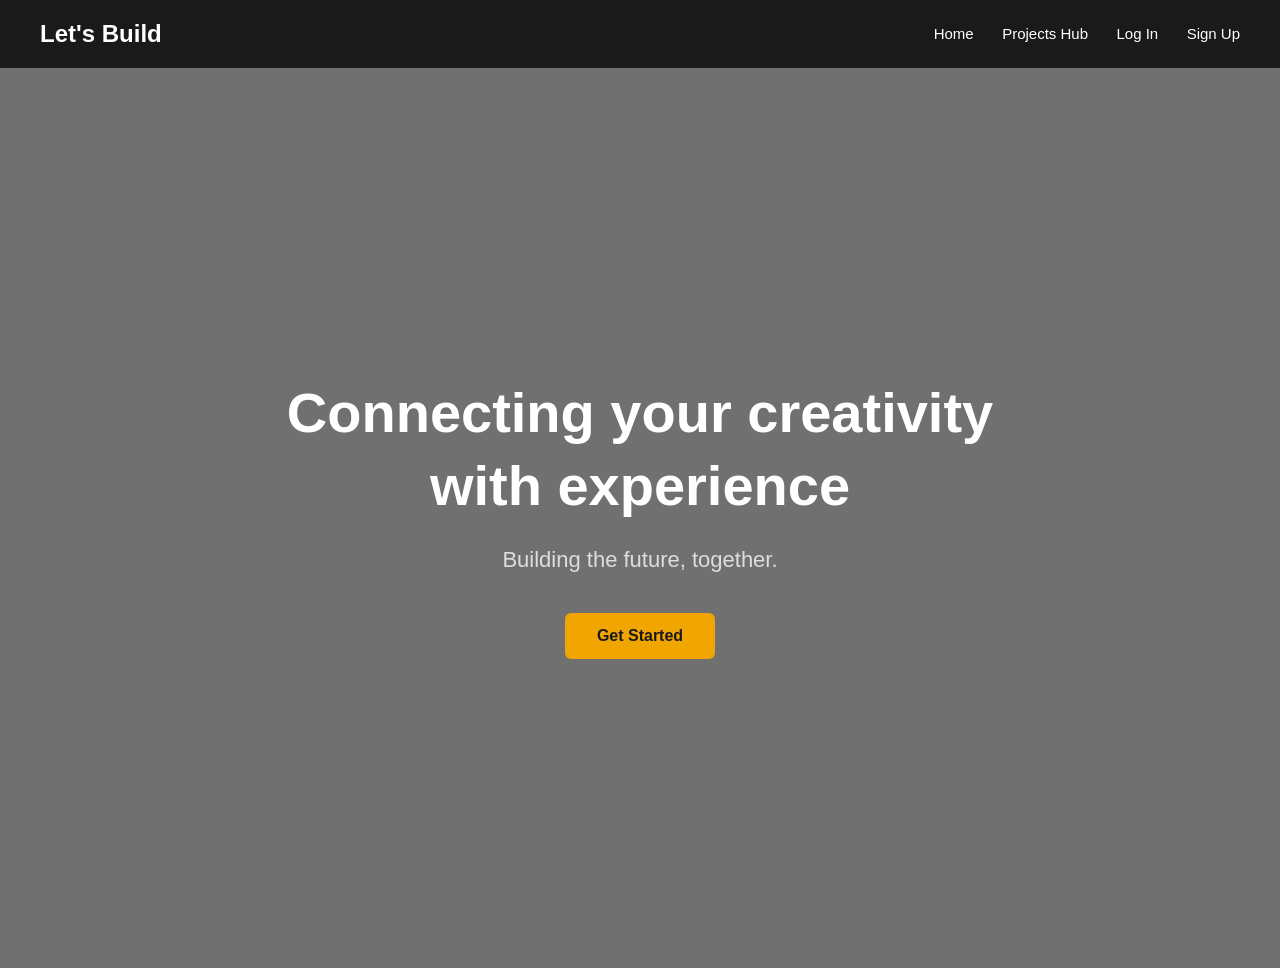
==== index.html @ 29042965 "first commit" ====
<!DOCTYPE html>
<html lang="en">
  <head>
    <meta charset="UTF-8" />
    <meta name="viewport" content="width=device-width, initial-scale=1.0"/>
    <title>LetsBuild</title>
    <link rel="stylesheet" href="styles.css" />
  </head>
  <body>

    <!-- HEADER -->
    <header>
      <div class="header-inner">
        <h1 class="logo">Let's Build</h1>
        <nav>
          <a href="index.html">Home</a>
          <a href="projects-hub.html">Projects Hub</a>
          <a href="login.html">Log In</a>
          <a href="signup.html">Sign Up</a>
        </nav>
      </div>
    </header>

    <!-- HERO -->
    <section class="hero">
      <h2>Connecting your creativity with experience</h2>
      <p>Building the future, together.</p>
      <a href="signup.html" class="btn">Get Started</a>
    </section>

  </body>
</html>
---- styles.css ----
/* ── RESET ── */
* {
  margin: 0;
  padding: 0;
  box-sizing: border-box;
}

/* ── GLOBAL ── */
body {
  font-family: 'Segoe UI', sans-serif;
  background-color: #f9f9f9;
  color: #1a1a1a;
}

/* ── HEADER ── */
header {
  background-color: #1a1a1a;
  padding: 20px 40px;
}

.header-inner {
  display: flex;
  justify-content: space-between;
  align-items: center;
}

.logo {
  color: #ffffff;
  font-size: 24px;
  font-weight: 700;
}

nav a {
  color: #ffffff;
  text-decoration: none;
  margin-left: 24px;
  font-size: 15px;
}

nav a:hover {
  color: #f0a500;
}

/* ── HERO ── */
.hero {
  display: flex;
  flex-direction: column;
  align-items: center;
  justify-content: center;
  text-align: center;
  padding: 0 40px;
  color: #ffffff;
  min-height: 100vh;

  background-image: url('https://images.unsplash.com/photo-1451187580459-43490279c0fa?w=1600');
  background-size: cover;
  background-position: center;
  background-attachment: fixed;
  position: relative;
}

/* Dark overlay */
.hero::before {
  content: '';
  position: absolute;
  inset: 0;
  background-color: rgba(0, 0, 0, 0.55);
}

/* Keeps text above overlay */
.hero h2,
.hero p,
.hero a {
  position: relative;
  z-index: 1;
}

.hero h2 {
  font-size: 56px;
  font-weight: 700;
  max-width: 800px;
  line-height: 1.3;
  margin-bottom: 24px;
}

.hero p {
  font-size: 22px;
  color: #dddddd;
  margin-bottom: 40px;
}
/* ── BUTTON ── */
.btn {
  background-color: #f0a500;
  color: #1a1a1a;
  padding: 14px 32px;
  border-radius: 6px;
  text-decoration: none;
  font-weight: 700;
  font-size: 16px;
}

.btn:hover {
  background-color: #d4940a;
}
/* ── AUTH PAGES (Sign Up & Login) ── */
.auth-page {
  min-height: 100vh;
  background: linear-gradient(135deg, #1a1a2e, #1b4fc4);
  display: flex;
  align-items: center;
  justify-content: center;
  padding: 40px 20px;
}

.auth-card {
  background-color: #ffffff;
  border-radius: 16px;
  padding: 48px 40px;
  width: 100%;
  max-width: 460px;
  box-shadow: 0 20px 60px rgba(0, 0, 0, 0.25);
  text-align: center;
}

.auth-card h2 {
  font-size: 28px;
  font-weight: 700;
  color: #1a1a1a;
  margin-bottom: 8px;
}

.auth-subtitle {
  color: #666666;
  font-size: 15px;
  margin-bottom: 28px;
}

/* ── ROLE SELECTOR ── */
.role-selector {
  display: flex;
  gap: 12px;
  margin-bottom: 28px;
}

.role-btn {
  flex: 1;
  padding: 12px;
  border: 2px solid #e0e0e0;
  border-radius: 8px;
  background: #f9f9f9;
  font-size: 15px;
  font-weight: 600;
  cursor: pointer;
  transition: all 0.2s;
  color: #1a1a1a;
}

.role-btn:hover {
  border-color: #1b4fc4;
  color: #1b4fc4;
}

.role-btn.active {
  border-color: #1b4fc4;
  background-color: #1b4fc4;
  color: #ffffff;
}

/* ── FORM ── */
.auth-form {
  display: flex;
  flex-direction: column;
  gap: 14px;
  margin-bottom: 20px;
}

.auth-form input {
  padding: 14px 16px;
  border: 1px solid #e0e0e0;
  border-radius: 8px;
  font-size: 15px;
  outline: none;
  transition: border 0.2s;
}

.auth-form input:focus {
  border-color: #1b4fc4;
}

.btn-primary {
  background-color: #1b4fc4;
  color: #ffffff;
  padding: 14px;
  border: none;
  border-radius: 8px;
  font-size: 16px;
  font-weight: 700;
  cursor: pointer;
  transition: background 0.2s;
}

.btn-primary:hover {
  background-color: #1640a0;
}

/* ── SWITCH LINK ── */
.auth-switch {
  font-size: 14px;
  color: #666666;
}

.auth-switch a {
  color: #1b4fc4;
  font-weight: 600;
  text-decoration: none;
}

.auth-switch a:hover {
  text-decoration: underline;
}
/* ── POST PROJECT PAGE ── */
.post-card {
  max-width: 560px;
}

.auth-form textarea {
  padding: 14px 16px;
  border: 1px solid #e0e0e0;
  border-radius: 8px;
  font-size: 15px;
  font-family: 'Segoe UI', sans-serif;
  outline: none;
  resize: vertical;
  transition: border 0.2s;
}

.auth-form textarea:focus {
  border-color: #1b4fc4;
}

/* ── PHOTO UPLOAD BOX ── */
.upload-box {
  border: 2px dashed #1b4fc4;
  border-radius: 8px;
  height: 180px;
  display: flex;
  align-items: center;
  justify-content: center;
  cursor: pointer;
  overflow: hidden;
  transition: background 0.2s;
}

.upload-box:hover {
  background-color: #f0f4ff;
}

.upload-inner {
  display: flex;
  flex-direction: column;
  align-items: center;
  gap: 6px;
  color: #666666;
}

.upload-icon {
  font-size: 32px;
}

.upload-inner p {
  font-size: 14px;
  font-weight: 600;
  color: #1b4fc4;
}

.upload-hint {
  font-size: 12px !important;
  color: #999999 !important;
  font-weight: 400 !important;
}

/* ── PROJECTS HUB ── */
.hub-header {
  text-align: center;
  padding: 60px 40px 20px;
  background-color: #f9f9f9;
}

.hub-header h2 {
  font-size: 36px;
  font-weight: 700;
  color: #1a1a1a;
  margin-bottom: 10px;
}

.hub-header p {
  font-size: 17px;
  color: #666666;
}

/* ── GRID ── */
.hub-grid {
  display: grid;
  grid-template-columns: 1fr 1fr;
  gap: 28px;
  padding: 40px;
  max-width: 1100px;
  margin: 0 auto;
}

/* ── CARD ── */
.project-card {
  background-color: #ffffff;
  border-radius: 12px;
  overflow: hidden;
  box-shadow: 0 4px 20px rgba(0, 0, 0, 0.08);
  transition: transform 0.2s, box-shadow 0.2s;
}

.project-card:hover {
  transform: translateY(-4px);
  box-shadow: 0 8px 30px rgba(0, 0, 0, 0.12);
}

.card-image {
  width: 100%;
  height: 200px;
  overflow: hidden;
}

.card-image img {
  width: 100%;
  height: 100%;
  object-fit: cover;
}

.card-body {
  padding: 20px;
}

.card-body h3 {
  font-size: 18px;
  font-weight: 700;
  color: #1a1a1a;
  margin-bottom: 10px;
}

.card-body p {
  font-size: 14px;
  color: #666666;
  line-height: 1.6;
  margin-bottom: 16px;
}

/* ── CARD FOOTER ── */
.card-footer {
  display: flex;
  justify-content: space-between;
  align-items: center;
}

.card-tag {
  background-color: #f0f4ff;
  color: #1b4fc4;
  font-size: 12px;
  font-weight: 600;
  padding: 4px 10px;
  border-radius: 20px;
}

.card-link {
  color: #1b4fc4;
  font-size: 14px;
  font-weight: 600;
  text-decoration: none;
}

.card-link:hover {
  text-decoration: underline;
}
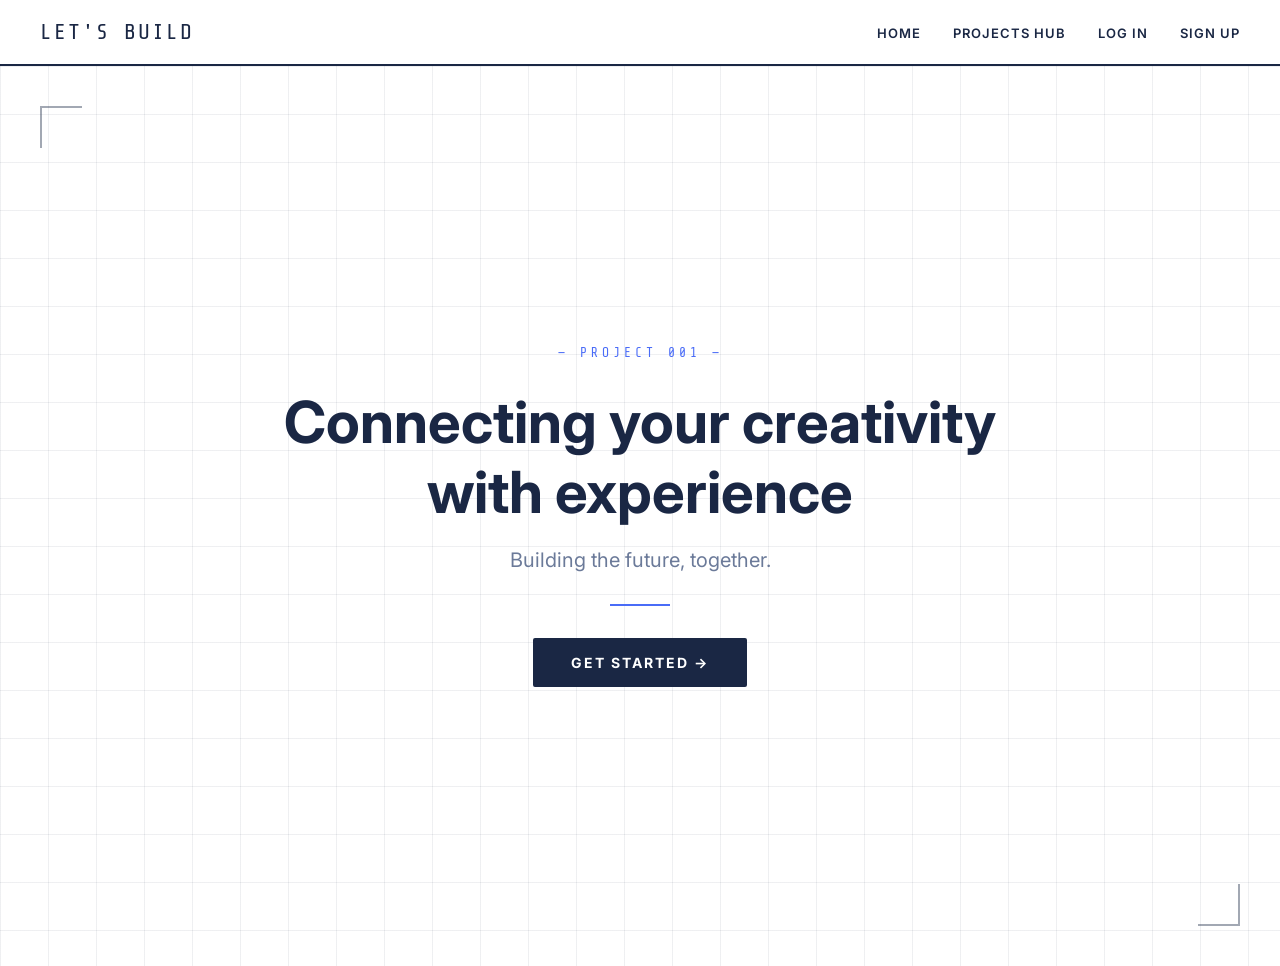
==== commit 2759ba9d: "blueprint theme homepage" ====
--- a/index.html
+++ b/index.html
@@ -4,6 +4,7 @@
     <meta charset="UTF-8" />
     <meta name="viewport" content="width=device-width, initial-scale=1.0"/>
     <title>LetsBuild</title>
+    <link href="https://fonts.googleapis.com/css2?family=Share+Tech+Mono&family=Inter:wght@400;600;700&display=swap" rel="stylesheet" />
     <link rel="stylesheet" href="styles.css" />
   </head>
   <body>
@@ -23,10 +24,15 @@
 
     <!-- HERO -->
     <section class="hero">
-      <h2>Connecting your creativity with experience</h2>
-      <p>Building the future, together.</p>
-      <a href="signup.html" class="btn">Get Started</a>
+      <div class="hero-grid-overlay"></div>
+      <div class="hero-content">
+        <div class="blueprint-label">— PROJECT 001 —</div>
+        <h2>Connecting your creativity<br/>with experience</h2>
+        <p>Building the future, together.</p>
+        <div class="blueprint-divider"></div>
+        <a href="signup.html" class="btn">Get Started →</a>
+      </div>
     </section>
 
   </body>
-</html>+</html>
--- a/styles.css
+++ b/styles.css
@@ -7,14 +7,15 @@
 
 /* ── GLOBAL ── */
 body {
-  font-family: 'Segoe UI', sans-serif;
-  background-color: #f9f9f9;
-  color: #1a1a1a;
+  font-family: 'Inter', sans-serif;
+  background-color: #f8f8f5;
+  color: #1a2744;
 }
 
 /* ── HEADER ── */
 header {
-  background-color: #1a1a1a;
+  background-color: #ffffff;
+  border-bottom: 2px solid #1a2744;
   padding: 20px 40px;
 }
 
@@ -25,83 +26,131 @@
 }
 
 .logo {
-  color: #ffffff;
-  font-size: 24px;
-  font-weight: 700;
+  color: #1a2744;
+  font-family: 'Share Tech Mono', monospace;
+  font-size: 22px;
+  font-weight: 400;
+  letter-spacing: 2px;
+  text-transform: uppercase;
 }
 
 nav a {
-  color: #ffffff;
+  color: #1a2744;
   text-decoration: none;
-  margin-left: 24px;
-  font-size: 15px;
+  margin-left: 28px;
+  font-size: 13px;
+  font-weight: 600;
+  letter-spacing: 1px;
+  text-transform: uppercase;
 }
 
 nav a:hover {
-  color: #f0a500;
+  color: #4a6cf7;
 }
 
 /* ── HERO ── */
 .hero {
-  display: flex;
-  flex-direction: column;
+  position: relative;
+  min-height: 100vh;
+  display: flex;
   align-items: center;
   justify-content: center;
-  text-align: center;
-  padding: 0 40px;
-  color: #ffffff;
-  min-height: 100vh;
-
-  background-image: url('https://images.unsplash.com/photo-1451187580459-43490279c0fa?w=1600');
-  background-size: cover;
-  background-position: center;
-  background-attachment: fixed;
-  position: relative;
-}
-
-/* Dark overlay */
-.hero::before {
+  background-color: #ffffff;
+  overflow: hidden;
+}
+
+/* Blueprint grid overlay */
+.hero-grid-overlay {
+  position: absolute;
+  inset: 0;
+  background-image:
+    linear-gradient(rgba(26, 39, 68, 0.07) 1px, transparent 1px),
+    linear-gradient(90deg, rgba(26, 39, 68, 0.07) 1px, transparent 1px);
+  background-size: 48px 48px;
+}
+
+/* Corner markers */
+.hero::before,
+.hero::after {
   content: '';
   position: absolute;
-  inset: 0;
-  background-color: rgba(0, 0, 0, 0.55);
-}
-
-/* Keeps text above overlay */
-.hero h2,
-.hero p,
-.hero a {
+  width: 40px;
+  height: 40px;
+  border-color: #1a2744;
+  border-style: solid;
+  opacity: 0.4;
+}
+
+.hero::before {
+  top: 40px;
+  left: 40px;
+  border-width: 2px 0 0 2px;
+}
+
+.hero::after {
+  bottom: 40px;
+  right: 40px;
+  border-width: 0 2px 2px 0;
+}
+
+.hero-content {
   position: relative;
   z-index: 1;
-}
-
-.hero h2 {
-  font-size: 56px;
-  font-weight: 700;
+  text-align: center;
+  padding: 40px;
   max-width: 800px;
-  line-height: 1.3;
-  margin-bottom: 24px;
-}
-
-.hero p {
-  font-size: 22px;
-  color: #dddddd;
-  margin-bottom: 40px;
-}
+}
+
+.blueprint-label {
+  font-family: 'Share Tech Mono', monospace;
+  font-size: 13px;
+  letter-spacing: 4px;
+  color: #4a6cf7;
+  margin-bottom: 28px;
+}
+
+.hero-content h2 {
+  font-size: 58px;
+  font-weight: 700;
+  line-height: 1.2;
+  color: #1a2744;
+  margin-bottom: 20px;
+}
+
+.hero-content p {
+  font-size: 20px;
+  color: #6b7a99;
+  margin-bottom: 32px;
+}
+
+.blueprint-divider {
+  width: 60px;
+  height: 2px;
+  background-color: #4a6cf7;
+  margin: 0 auto 32px;
+}
+
 /* ── BUTTON ── */
 .btn {
-  background-color: #f0a500;
-  color: #1a1a1a;
-  padding: 14px 32px;
-  border-radius: 6px;
+  display: inline-block;
+  background-color: #1a2744;
+  color: #ffffff;
+  padding: 14px 36px;
+  border-radius: 2px;
   text-decoration: none;
   font-weight: 700;
-  font-size: 16px;
+  font-size: 14px;
+  letter-spacing: 2px;
+  text-transform: uppercase;
+  border: 2px solid #1a2744;
+  transition: all 0.2s;
 }
 
 .btn:hover {
-  background-color: #d4940a;
-}
+  background-color: transparent;
+  color: #1a2744;
+}
+
 /* ── AUTH PAGES (Sign Up & Login) ── */
 .auth-page {
   min-height: 100vh;
@@ -218,6 +267,7 @@
 .auth-switch a:hover {
   text-decoration: underline;
 }
+
 /* ── POST PROJECT PAGE ── */
 .post-card {
   max-width: 560px;
@@ -228,7 +278,7 @@
   border: 1px solid #e0e0e0;
   border-radius: 8px;
   font-size: 15px;
-  font-family: 'Segoe UI', sans-serif;
+  font-family: 'Inter', sans-serif;
   outline: none;
   resize: vertical;
   transition: border 0.2s;
@@ -283,13 +333,13 @@
 .hub-header {
   text-align: center;
   padding: 60px 40px 20px;
-  background-color: #f9f9f9;
+  background-color: #f8f8f5;
 }
 
 .hub-header h2 {
   font-size: 36px;
   font-weight: 700;
-  color: #1a1a1a;
+  color: #1a2744;
   margin-bottom: 10px;
 }
 
@@ -341,7 +391,7 @@
 .card-body h3 {
   font-size: 18px;
   font-weight: 700;
-  color: #1a1a1a;
+  color: #1a2744;
   margin-bottom: 10px;
 }
 
@@ -377,4 +427,12 @@
 
 .card-link:hover {
   text-decoration: underline;
-}+}
+
+.loading-text {
+  color: #666666;
+  font-size: 16px;
+  text-align: center;
+  grid-column: 1 / -1;
+  padding: 40px;
+}
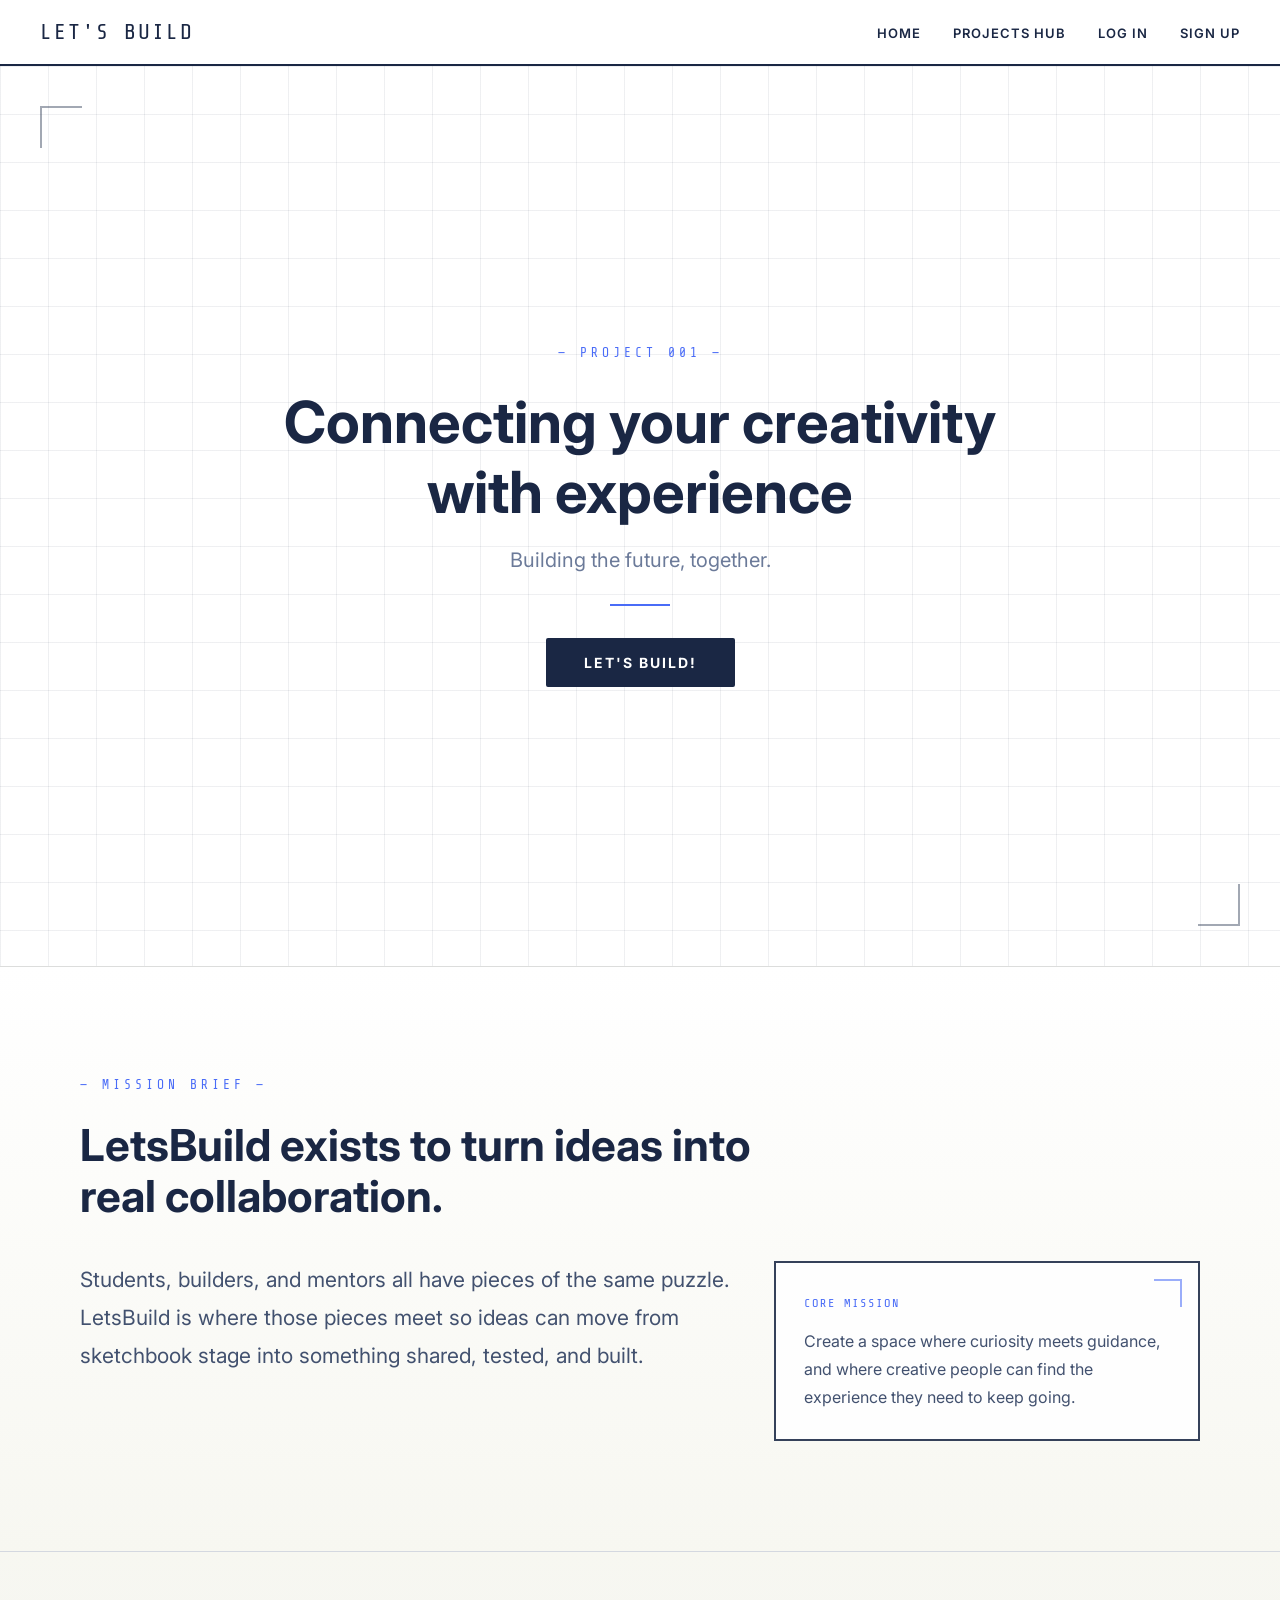
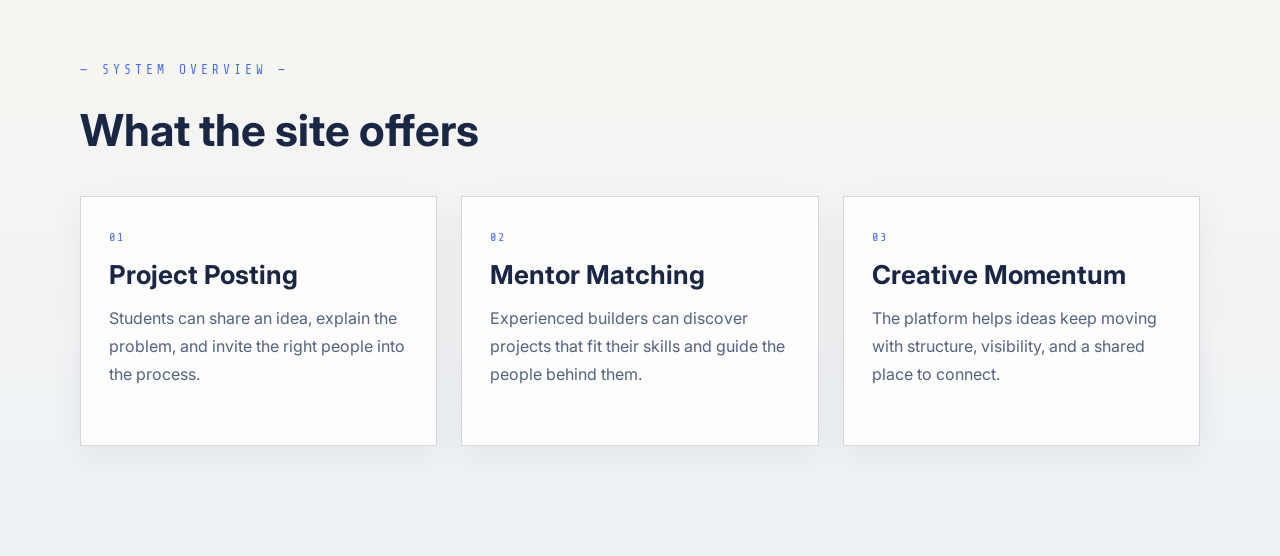
==== commit 363d7962: "unify site with blueprint theme" ====
--- a/index.html
+++ b/index.html
@@ -30,7 +30,51 @@
         <h2>Connecting your creativity<br/>with experience</h2>
         <p>Building the future, together.</p>
         <div class="blueprint-divider"></div>
-        <a href="signup.html" class="btn">Get Started →</a>
+        <a href="signup.html" class="btn">Let's Build!</a>
+      </div>
+    </section>
+
+    <section class="home-section mission-section">
+      <div class="section-shell">
+        <div class="section-heading">
+          <div class="blueprint-label">— MISSION BRIEF —</div>
+          <h3>LetsBuild exists to turn ideas into real collaboration.</h3>
+        </div>
+        <div class="mission-grid">
+          <p class="mission-lead">
+            Students, builders, and mentors all have pieces of the same puzzle. LetsBuild is where those pieces meet so ideas can move from sketchbook stage into something shared, tested, and built.
+          </p>
+          <div class="mission-panel">
+            <span class="mission-panel-tag">Core Mission</span>
+            <p>Create a space where curiosity meets guidance, and where creative people can find the experience they need to keep going.</p>
+          </div>
+        </div>
+      </div>
+    </section>
+
+    <section class="home-section offers-section">
+      <div class="section-shell">
+        <div class="section-heading">
+          <div class="blueprint-label">— SYSTEM OVERVIEW —</div>
+          <h3>What the site offers</h3>
+        </div>
+        <div class="offers-grid">
+          <article class="offer-card">
+            <span class="offer-index">01</span>
+            <h4>Project Posting</h4>
+            <p>Students can share an idea, explain the problem, and invite the right people into the process.</p>
+          </article>
+          <article class="offer-card">
+            <span class="offer-index">02</span>
+            <h4>Mentor Matching</h4>
+            <p>Experienced builders can discover projects that fit their skills and guide the people behind them.</p>
+          </article>
+          <article class="offer-card">
+            <span class="offer-index">03</span>
+            <h4>Creative Momentum</h4>
+            <p>The platform helps ideas keep moving with structure, visibility, and a shared place to connect.</p>
+          </article>
+        </div>
       </div>
     </section>
 
--- a/styles.css
+++ b/styles.css
@@ -151,37 +151,506 @@
   color: #1a2744;
 }
 
+/* ── HOME SECTIONS ── */
+.home-section {
+  position: relative;
+  padding: 110px 24px;
+}
+
+.mission-section {
+  background:
+    linear-gradient(180deg, #ffffff 0%, #f7f7f1 100%);
+  border-top: 1px solid rgba(26, 39, 68, 0.12);
+}
+
+.offers-section {
+  background:
+    linear-gradient(180deg, #f7f7f1 0%, #eef1f6 100%);
+  border-top: 1px solid rgba(26, 39, 68, 0.12);
+}
+
+.section-shell {
+  max-width: 1120px;
+  margin: 0 auto;
+}
+
+.section-heading {
+  max-width: 720px;
+  margin-bottom: 40px;
+}
+
+.section-heading h3 {
+  font-size: 44px;
+  line-height: 1.15;
+  color: #1a2744;
+}
+
+.mission-grid {
+  display: grid;
+  grid-template-columns: 1.4fr 0.9fr;
+  gap: 32px;
+  align-items: start;
+}
+
+.mission-lead {
+  font-size: 21px;
+  line-height: 1.8;
+  color: #42516f;
+  max-width: 720px;
+}
+
+.mission-panel {
+  position: relative;
+  background: rgba(255, 255, 255, 0.88);
+  border: 2px solid rgba(26, 39, 68, 0.88);
+  padding: 28px;
+  min-height: 100%;
+}
+
+.mission-panel::before {
+  content: '';
+  position: absolute;
+  top: 16px;
+  right: 16px;
+  width: 26px;
+  height: 26px;
+  border-top: 2px solid #4a6cf7;
+  border-right: 2px solid #4a6cf7;
+  opacity: 0.55;
+}
+
+.mission-panel-tag,
+.offer-index {
+  display: inline-block;
+  font-family: 'Share Tech Mono', monospace;
+  font-size: 12px;
+  letter-spacing: 2px;
+  text-transform: uppercase;
+  color: #4a6cf7;
+}
+
+.mission-panel p {
+  margin-top: 16px;
+  font-size: 16px;
+  line-height: 1.75;
+  color: #42516f;
+}
+
+.offers-grid {
+  display: grid;
+  grid-template-columns: repeat(3, minmax(0, 1fr));
+  gap: 24px;
+}
+
+.offer-card {
+  background: rgba(255, 255, 255, 0.86);
+  border: 1px solid rgba(26, 39, 68, 0.18);
+  padding: 28px;
+  min-height: 250px;
+  box-shadow: 0 12px 32px rgba(26, 39, 68, 0.06);
+}
+
+.offer-card h4 {
+  margin-top: 14px;
+  margin-bottom: 14px;
+  font-size: 26px;
+  color: #1a2744;
+}
+
+.offer-card p {
+  font-size: 16px;
+  line-height: 1.75;
+  color: #53627f;
+}
+
+@media (max-width: 900px) {
+  .hero-content h2 {
+    font-size: 46px;
+  }
+
+  .section-heading h3 {
+    font-size: 36px;
+  }
+
+  .mission-grid,
+  .offers-grid {
+    grid-template-columns: 1fr;
+  }
+}
+
+@media (max-width: 640px) {
+  header {
+    padding: 18px 18px;
+  }
+
+  .header-inner {
+    flex-direction: column;
+    gap: 14px;
+  }
+
+  nav {
+    display: flex;
+    flex-wrap: wrap;
+    justify-content: center;
+    gap: 12px 18px;
+  }
+
+  nav a {
+    margin-left: 0;
+  }
+
+  .hero {
+    min-height: 86vh;
+  }
+
+  .hero-content {
+    padding: 24px;
+  }
+
+  .hero-content h2 {
+    font-size: 34px;
+  }
+
+  .hero-content p {
+    font-size: 18px;
+  }
+
+  .home-section {
+    padding: 78px 18px;
+  }
+
+  .section-heading h3 {
+    font-size: 30px;
+  }
+
+  .mission-lead {
+    font-size: 18px;
+  }
+}
+
 /* ── AUTH PAGES (Sign Up & Login) ── */
 .auth-page {
   min-height: 100vh;
-  background: linear-gradient(135deg, #1a1a2e, #1b4fc4);
+  position: relative;
+  background:
+    radial-gradient(circle at top left, rgba(74, 108, 247, 0.08), transparent 28%),
+    radial-gradient(circle at bottom right, rgba(26, 39, 68, 0.08), transparent 32%),
+    linear-gradient(180deg, #fcfcf8 0%, #f3f4ee 100%);
   display: flex;
   align-items: center;
   justify-content: center;
   padding: 40px 20px;
+  overflow: hidden;
+}
+
+.auth-grid-overlay {
+  position: absolute;
+  inset: 0;
+  background-image:
+    linear-gradient(rgba(26, 39, 68, 0.05) 1px, transparent 1px),
+    linear-gradient(90deg, rgba(26, 39, 68, 0.05) 1px, transparent 1px);
+  background-size: 42px 42px;
+}
+
+.sketch-cluster {
+  position: absolute;
+  width: 260px;
+  height: 260px;
+  z-index: 0;
+  opacity: 0.55;
+  pointer-events: none;
+}
+
+.sketch-left {
+  left: max(18px, calc(50% - 470px));
+  top: 50%;
+  transform: translateY(-52%) rotate(-6deg);
+}
+
+.sketch-right {
+  right: max(18px, calc(50% - 470px));
+  top: 50%;
+  transform: translateY(-48%) rotate(7deg);
+}
+
+.sketch-top {
+  top: 88px;
+  left: 50%;
+  width: 220px;
+  height: 140px;
+  transform: translateX(-50%) rotate(-2deg);
+}
+
+.sketch-bottom {
+  bottom: 42px;
+  left: 50%;
+  width: 260px;
+  height: 150px;
+  transform: translateX(-50%) rotate(2deg);
+}
+
+.machine-gear,
+.machine-arm,
+.machine-bracket,
+.machine-bolt,
+.machine-measure {
+  position: absolute;
+}
+
+.machine-gear {
+  border: 2px solid rgba(74, 108, 247, 0.34);
+  border-radius: 50%;
+}
+
+.machine-gear::before,
+.machine-gear::after {
+  content: '';
+  position: absolute;
+  inset: 18%;
+  border: 2px solid rgba(26, 39, 68, 0.22);
+  border-radius: 50%;
+}
+
+.machine-gear-large {
+  width: 110px;
+  height: 110px;
+  top: 58px;
+  left: 26px;
+}
+
+.machine-gear-medium {
+  width: 88px;
+  height: 88px;
+  top: 34px;
+  right: 28px;
+}
+
+.machine-gear-small {
+  width: 56px;
+  height: 56px;
+  top: 22px;
+  left: 24px;
+}
+
+.machine-arm {
+  height: 2px;
+  background: rgba(26, 39, 68, 0.36);
+  transform-origin: left center;
+}
+
+.machine-arm::before,
+.machine-arm::after {
+  content: '';
+  position: absolute;
+  width: 10px;
+  height: 10px;
+  top: -4px;
+  border: 2px solid rgba(26, 39, 68, 0.32);
+  border-radius: 50%;
+  background: rgba(255, 255, 255, 0.52);
+}
+
+.machine-arm::before {
+  left: -2px;
+}
+
+.machine-arm::after {
+  right: -2px;
+}
+
+.machine-arm-left {
+  width: 118px;
+  top: 126px;
+  left: 112px;
+  transform: rotate(-18deg);
+}
+
+.machine-arm-right {
+  width: 130px;
+  top: 118px;
+  right: 82px;
+  transform: rotate(24deg);
+}
+
+.machine-bracket {
+  border-color: rgba(26, 39, 68, 0.32);
+  border-style: solid;
+}
+
+.machine-bracket-top {
+  width: 124px;
+  height: 42px;
+  top: 26px;
+  left: 84px;
+  border-width: 2px 0 0 2px;
+}
+
+.machine-bracket-right {
+  width: 138px;
+  height: 88px;
+  top: 118px;
+  right: 36px;
+  border-width: 2px 2px 0 0;
+}
+
+.machine-bracket-bottom {
+  width: 156px;
+  height: 56px;
+  left: 46px;
+  bottom: 26px;
+  border-width: 0 0 2px 2px;
+}
+
+.machine-bolt {
+  width: 18px;
+  height: 18px;
+  border: 2px solid rgba(74, 108, 247, 0.32);
+  border-radius: 50%;
+  background:
+    linear-gradient(rgba(74, 108, 247, 0.12), rgba(74, 108, 247, 0.12)),
+    transparent;
+}
+
+.machine-bolt::before,
+.machine-bolt::after {
+  content: '';
+  position: absolute;
+  background: rgba(26, 39, 68, 0.28);
+}
+
+.machine-bolt::before {
+  width: 8px;
+  height: 2px;
+  top: 6px;
+  left: 3px;
+}
+
+.machine-bolt::after {
+  width: 2px;
+  height: 8px;
+  top: 3px;
+  left: 6px;
+}
+
+.machine-bolt-left {
+  top: 42px;
+  left: 170px;
+}
+
+.machine-bolt-right {
+  top: 152px;
+  right: 18px;
+}
+
+.machine-bolt-top {
+  top: 84px;
+  left: 146px;
+}
+
+.machine-bolt-bottom {
+  right: 42px;
+  bottom: 34px;
+}
+
+.machine-measure {
+  height: 2px;
+  background: rgba(26, 39, 68, 0.28);
+}
+
+.machine-measure::before,
+.machine-measure::after {
+  content: '';
+  position: absolute;
+  width: 2px;
+  height: 10px;
+  top: -4px;
+  background: rgba(26, 39, 68, 0.28);
+}
+
+.machine-measure-left {
+  width: 92px;
+  top: 198px;
+  left: 34px;
+}
+
+.machine-measure-left::before {
+  left: 0;
+}
+
+.machine-measure-left::after {
+  right: 0;
+}
+
+.machine-measure-bottom {
+  width: 108px;
+  top: 44px;
+  right: 22px;
+}
+
+.machine-measure-bottom::before {
+  left: 0;
+}
+
+.machine-measure-bottom::after {
+  right: 0;
 }
 
 .auth-card {
-  background-color: #ffffff;
-  border-radius: 16px;
+  position: relative;
+  z-index: 1;
+  background: rgba(255, 255, 255, 0.92);
+  border: 2px solid rgba(26, 39, 68, 0.92);
+  border-radius: 8px;
   padding: 48px 40px;
   width: 100%;
   max-width: 460px;
-  box-shadow: 0 20px 60px rgba(0, 0, 0, 0.25);
+  box-shadow: 0 20px 60px rgba(26, 39, 68, 0.12);
   text-align: center;
+  backdrop-filter: blur(6px);
+}
+
+.auth-card-marker {
+  position: absolute;
+  width: 34px;
+  height: 34px;
+  border-color: #4a6cf7;
+  border-style: solid;
+  opacity: 0.55;
+}
+
+.auth-card-marker-top {
+  top: 18px;
+  left: 18px;
+  border-width: 2px 0 0 2px;
+}
+
+.auth-card-marker-bottom {
+  right: 18px;
+  bottom: 18px;
+  border-width: 0 2px 2px 0;
+}
+
+.auth-kicker {
+  font-family: 'Share Tech Mono', monospace;
+  font-size: 12px;
+  letter-spacing: 3px;
+  text-transform: uppercase;
+  color: #4a6cf7;
+  margin-bottom: 22px;
 }
 
 .auth-card h2 {
-  font-size: 28px;
+  font-size: 34px;
   font-weight: 700;
-  color: #1a1a1a;
-  margin-bottom: 8px;
+  color: #1a2744;
+  margin-bottom: 10px;
+  line-height: 1.15;
 }
 
 .auth-subtitle {
-  color: #666666;
+  color: #6b7a99;
   font-size: 15px;
-  margin-bottom: 28px;
+  margin-bottom: 32px;
 }
 
 /* ── ROLE SELECTOR ── */
@@ -193,26 +662,30 @@
 
 .role-btn {
   flex: 1;
-  padding: 12px;
-  border: 2px solid #e0e0e0;
-  border-radius: 8px;
-  background: #f9f9f9;
-  font-size: 15px;
-  font-weight: 600;
+  padding: 14px 12px;
+  border: 1px solid rgba(26, 39, 68, 0.18);
+  border-radius: 4px;
+  background: rgba(248, 248, 245, 0.9);
+  font-family: 'Share Tech Mono', monospace;
+  font-size: 14px;
+  font-weight: 400;
+  letter-spacing: 1.6px;
+  text-transform: uppercase;
   cursor: pointer;
   transition: all 0.2s;
-  color: #1a1a1a;
+  color: #1a2744;
 }
 
 .role-btn:hover {
-  border-color: #1b4fc4;
-  color: #1b4fc4;
+  border-color: #4a6cf7;
+  color: #4a6cf7;
 }
 
 .role-btn.active {
-  border-color: #1b4fc4;
-  background-color: #1b4fc4;
+  border-color: #1a2744;
+  background-color: #1a2744;
   color: #ffffff;
+  box-shadow: inset 0 0 0 1px rgba(255, 255, 255, 0.12);
 }
 
 /* ── FORM ── */
@@ -225,31 +698,38 @@
 
 .auth-form input {
   padding: 14px 16px;
-  border: 1px solid #e0e0e0;
-  border-radius: 8px;
+  border: 1px solid rgba(26, 39, 68, 0.2);
+  border-radius: 4px;
   font-size: 15px;
+  background-color: rgba(255, 255, 255, 0.95);
+  color: #1a2744;
   outline: none;
-  transition: border 0.2s;
+  transition: border-color 0.2s, box-shadow 0.2s, background-color 0.2s;
 }
 
 .auth-form input:focus {
-  border-color: #1b4fc4;
+  border-color: #4a6cf7;
+  box-shadow: 0 0 0 4px rgba(74, 108, 247, 0.12);
 }
 
 .btn-primary {
-  background-color: #1b4fc4;
+  background-color: #1a2744;
   color: #ffffff;
   padding: 14px;
-  border: none;
-  border-radius: 8px;
-  font-size: 16px;
+  border: 2px solid #1a2744;
+  border-radius: 4px;
+  font-size: 14px;
   font-weight: 700;
+  letter-spacing: 2px;
+  text-transform: uppercase;
   cursor: pointer;
-  transition: background 0.2s;
+  transition: background-color 0.2s, color 0.2s, transform 0.2s;
 }
 
 .btn-primary:hover {
-  background-color: #1640a0;
+  background-color: transparent;
+  color: #1a2744;
+  transform: translateY(-1px);
 }
 
 /* ── SWITCH LINK ── */
@@ -266,6 +746,52 @@
 
 .auth-switch a:hover {
   text-decoration: underline;
+}
+
+@media (max-width: 900px) {
+  .sketch-cluster {
+    width: 180px;
+    height: 180px;
+    opacity: 0.4;
+  }
+
+  .sketch-top,
+  .sketch-bottom {
+    width: 190px;
+    height: 110px;
+  }
+
+  .sketch-left {
+    left: -20px;
+    top: 26%;
+  }
+
+  .sketch-right {
+    right: -22px;
+    top: 72%;
+  }
+}
+
+@media (max-width: 640px) {
+  .auth-page {
+    padding: 24px 16px;
+  }
+
+  .auth-card {
+    padding: 38px 22px;
+  }
+
+  .auth-card h2 {
+    font-size: 28px;
+  }
+
+  .role-selector {
+    flex-direction: column;
+  }
+
+  .sketch-cluster {
+    display: none;
+  }
 }
 
 /* ── POST PROJECT PAGE ── */
@@ -330,52 +856,150 @@
 }
 
 /* ── PROJECTS HUB ── */
+.hub-page {
+  background:
+    linear-gradient(180deg, #ffffff 0%, #f3f4ee 44%, #eef1f6 100%);
+  min-height: 100vh;
+}
+
 .hub-header {
+  position: relative;
+  overflow: hidden;
+  padding: 96px 24px 42px;
+  border-bottom: 1px solid rgba(26, 39, 68, 0.12);
+}
+
+.hub-grid-overlay {
+  position: absolute;
+  inset: 0;
+  background-image:
+    linear-gradient(rgba(26, 39, 68, 0.05) 1px, transparent 1px),
+    linear-gradient(90deg, rgba(26, 39, 68, 0.05) 1px, transparent 1px);
+  background-size: 42px 42px;
+}
+
+.hub-header::before,
+.hub-header::after {
+  content: '';
+  position: absolute;
+  width: 38px;
+  height: 38px;
+  border-color: rgba(26, 39, 68, 0.52);
+  border-style: solid;
+  opacity: 0.55;
+}
+
+.hub-header::before {
+  top: 34px;
+  left: 34px;
+  border-width: 2px 0 0 2px;
+}
+
+.hub-header::after {
+  right: 34px;
+  bottom: 34px;
+  border-width: 0 2px 2px 0;
+}
+
+.hub-header-inner {
+  position: relative;
+  z-index: 1;
+  max-width: 860px;
+  margin: 0 auto;
   text-align: center;
-  padding: 60px 40px 20px;
-  background-color: #f8f8f5;
 }
 
 .hub-header h2 {
-  font-size: 36px;
+  font-size: 54px;
   font-weight: 700;
   color: #1a2744;
-  margin-bottom: 10px;
+  margin-bottom: 14px;
+  line-height: 1.1;
 }
 
 .hub-header p {
-  font-size: 17px;
-  color: #666666;
+  max-width: 720px;
+  margin: 0 auto;
+  font-size: 19px;
+  line-height: 1.7;
+  color: #53627f;
+}
+
+.hub-intro {
+  padding: 0 24px 20px;
+}
+
+.hub-intro-panel {
+  max-width: 920px;
+  margin: -14px auto 0;
+  background: rgba(255, 255, 255, 0.9);
+  border: 2px solid rgba(26, 39, 68, 0.88);
+  padding: 26px 28px;
+  box-shadow: 0 18px 40px rgba(26, 39, 68, 0.08);
+}
+
+.hub-intro-tag {
+  display: inline-block;
+  margin-bottom: 12px;
+  font-family: 'Share Tech Mono', monospace;
+  font-size: 12px;
+  letter-spacing: 2px;
+  text-transform: uppercase;
+  color: #4a6cf7;
+}
+
+.hub-intro-panel p {
+  font-size: 16px;
+  line-height: 1.8;
+  color: #4b5975;
 }
 
 /* ── GRID ── */
 .hub-grid {
   display: grid;
-  grid-template-columns: 1fr 1fr;
-  gap: 28px;
-  padding: 40px;
-  max-width: 1100px;
+  grid-template-columns: repeat(2, minmax(0, 1fr));
+  gap: 30px;
+  padding: 34px 24px 80px;
+  max-width: 1180px;
   margin: 0 auto;
 }
 
 /* ── CARD ── */
 .project-card {
-  background-color: #ffffff;
-  border-radius: 12px;
+  position: relative;
+  background:
+    linear-gradient(180deg, rgba(255, 255, 255, 0.96) 0%, rgba(248, 248, 245, 0.96) 100%);
+  border: 1px solid rgba(26, 39, 68, 0.16);
+  border-radius: 0;
   overflow: hidden;
-  box-shadow: 0 4px 20px rgba(0, 0, 0, 0.08);
-  transition: transform 0.2s, box-shadow 0.2s;
+  box-shadow: 0 14px 34px rgba(26, 39, 68, 0.08);
+  transition: transform 0.2s, box-shadow 0.2s, border-color 0.2s;
+}
+
+.project-card::before {
+  content: '';
+  position: absolute;
+  top: 16px;
+  left: 16px;
+  width: 28px;
+  height: 28px;
+  border-top: 2px solid rgba(74, 108, 247, 0.6);
+  border-left: 2px solid rgba(74, 108, 247, 0.6);
+  z-index: 1;
+  pointer-events: none;
 }
 
 .project-card:hover {
   transform: translateY(-4px);
-  box-shadow: 0 8px 30px rgba(0, 0, 0, 0.12);
+  border-color: rgba(74, 108, 247, 0.28);
+  box-shadow: 0 18px 40px rgba(26, 39, 68, 0.12);
 }
 
 .card-image {
   width: 100%;
-  height: 200px;
+  height: 220px;
   overflow: hidden;
+  border-bottom: 1px solid rgba(26, 39, 68, 0.12);
 }
 
 .card-image img {
@@ -385,21 +1009,21 @@
 }
 
 .card-body {
-  padding: 20px;
+  padding: 24px;
 }
 
 .card-body h3 {
-  font-size: 18px;
+  font-size: 24px;
   font-weight: 700;
   color: #1a2744;
-  margin-bottom: 10px;
+  margin-bottom: 12px;
 }
 
 .card-body p {
-  font-size: 14px;
-  color: #666666;
-  line-height: 1.6;
-  margin-bottom: 16px;
+  font-size: 15px;
+  color: #53627f;
+  line-height: 1.75;
+  margin-bottom: 20px;
 }
 
 /* ── CARD FOOTER ── */
@@ -407,32 +1031,95 @@
   display: flex;
   justify-content: space-between;
   align-items: center;
+  gap: 18px;
+  padding-top: 16px;
+  border-top: 1px solid rgba(26, 39, 68, 0.1);
 }
 
 .card-tag {
-  background-color: #f0f4ff;
-  color: #1b4fc4;
+  background-color: transparent;
+  color: #4a6cf7;
   font-size: 12px;
-  font-weight: 600;
-  padding: 4px 10px;
-  border-radius: 20px;
+  font-weight: 400;
+  font-family: 'Share Tech Mono', monospace;
+  letter-spacing: 1.8px;
+  text-transform: uppercase;
+  padding: 0;
 }
 
 .card-link {
-  color: #1b4fc4;
+  color: #1a2744;
   font-size: 14px;
   font-weight: 600;
   text-decoration: none;
+  text-transform: uppercase;
+  letter-spacing: 1px;
 }
 
 .card-link:hover {
-  text-decoration: underline;
+  color: #4a6cf7;
 }
 
 .loading-text {
-  color: #666666;
+  color: #53627f;
   font-size: 16px;
   text-align: center;
   grid-column: 1 / -1;
-  padding: 40px;
-}
+  padding: 56px;
+  border: 1px dashed rgba(26, 39, 68, 0.18);
+  background: rgba(255, 255, 255, 0.66);
+  font-family: 'Share Tech Mono', monospace;
+  letter-spacing: 1px;
+}
+
+@media (max-width: 900px) {
+  .hub-header h2 {
+    font-size: 42px;
+  }
+
+  .hub-grid {
+    grid-template-columns: 1fr;
+  }
+}
+
+@media (max-width: 640px) {
+  .hub-header {
+    padding: 74px 18px 32px;
+  }
+
+  .hub-header::before {
+    top: 20px;
+    left: 20px;
+  }
+
+  .hub-header::after {
+    right: 20px;
+    bottom: 20px;
+  }
+
+  .hub-header h2 {
+    font-size: 34px;
+  }
+
+  .hub-header p,
+  .hub-intro-panel p {
+    font-size: 16px;
+  }
+
+  .hub-intro {
+    padding: 0 18px 14px;
+  }
+
+  .hub-intro-panel {
+    padding: 22px 20px;
+  }
+
+  .hub-grid {
+    padding: 28px 18px 56px;
+  }
+
+  .card-footer {
+    flex-direction: column;
+    align-items: flex-start;
+  }
+}
